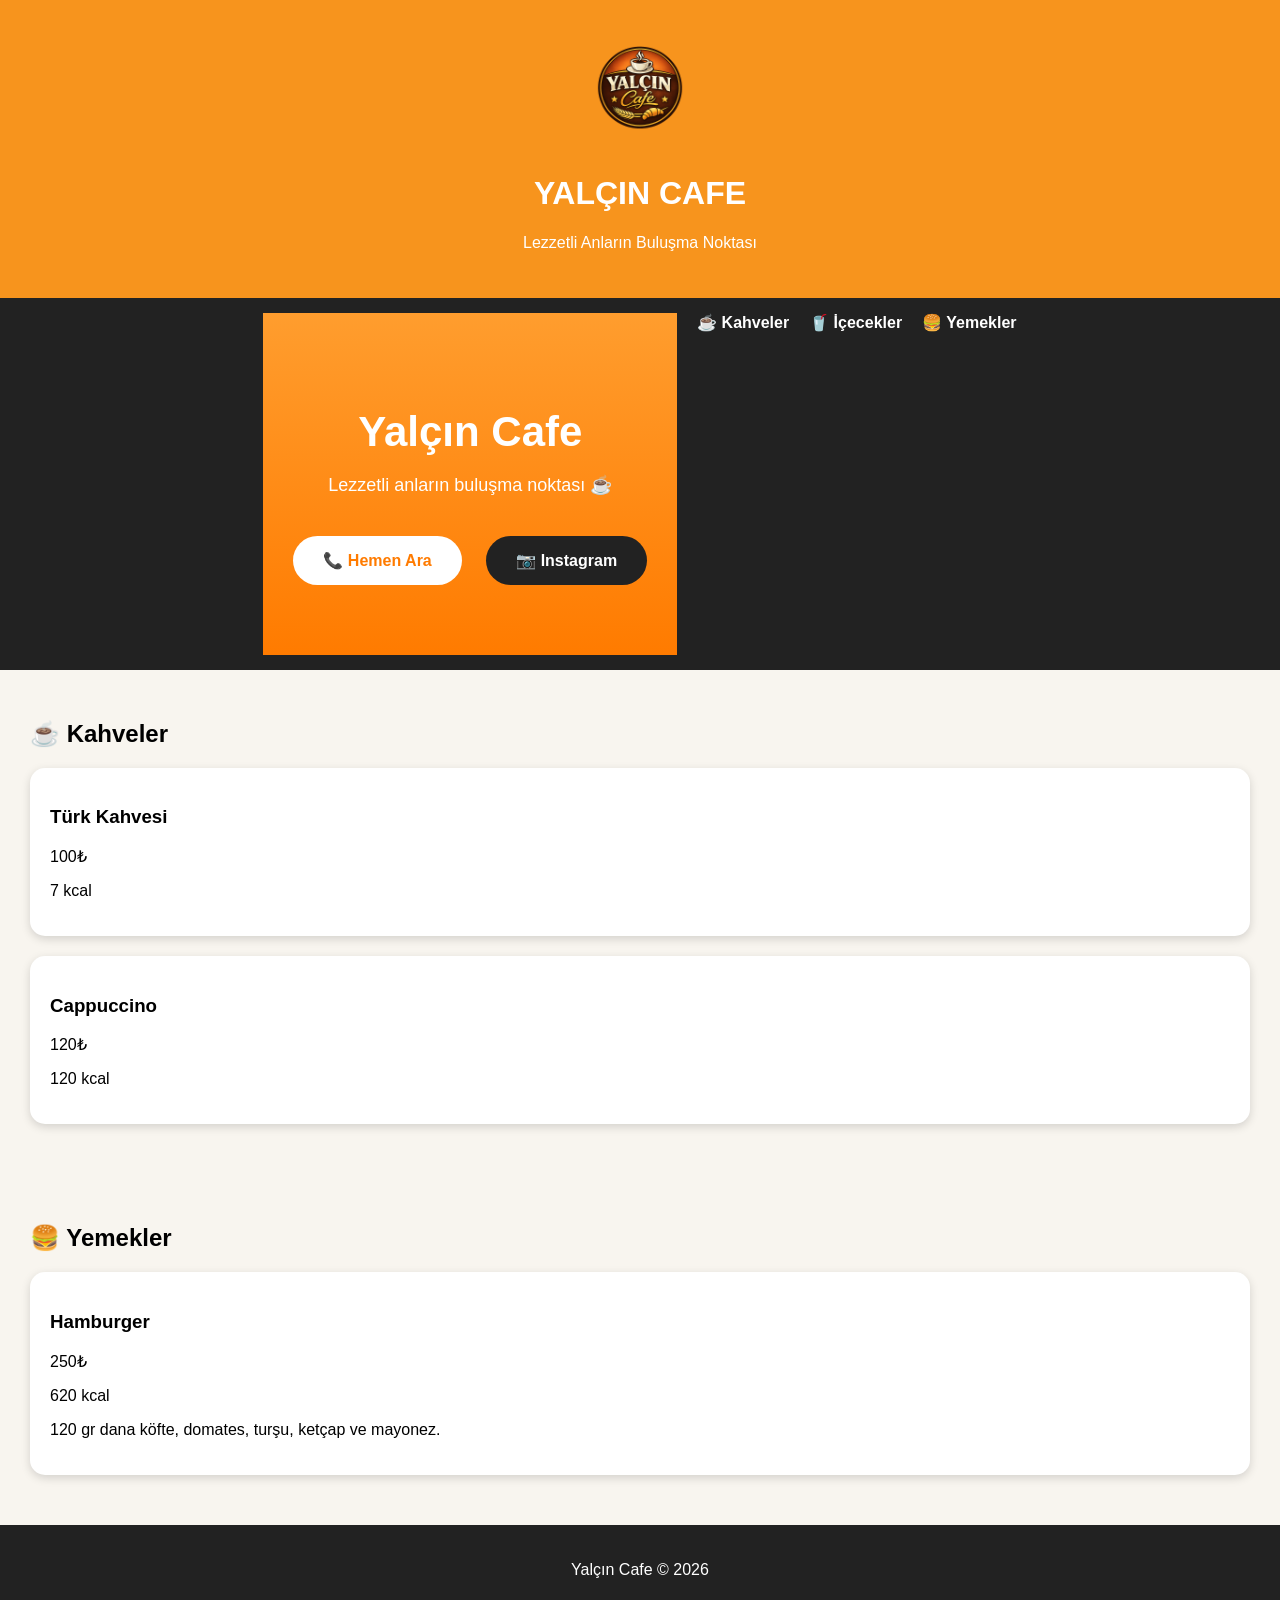
==== index.html @ 1bb7adba "Rename İndex.html to index.html" ====
<!DOCTYPE html>
<html lang="tr">
<head>

<meta charset="UTF-8">

<meta name="viewport" content="width=device-width, initial-scale=1.0">

<title>Yalçın Cafe</title>

<link rel="stylesheet" href="style.css">

</head>

<body>

<header>

<img src="Logo.PNG" class="logo">

<h1>YALÇIN CAFE</h1>

<p>Lezzetli Anların Buluşma Noktası</p>

</header>

<nav>
<section class="hero">

<h2>Yalçın Cafe</h2>

<p>Lezzetli anların buluşma noktası ☕</p>

<a href="tel:05336444383" class="button">📞 Hemen Ara</a>

<a href="https://instagram.com/yalcincafe" class="button2">📷 Instagram</a>

</section>

<a href="#kahve">☕ Kahveler</a>

<a href="#icecek">🥤 İçecekler</a>

<a href="#yemek">🍔 Yemekler</a>

</nav>

<section id="kahve">

<h2>☕ Kahveler</h2>

<div class="card">

<h3>Türk Kahvesi</h3>

<p>100₺</p>

<p>7 kcal</p>

</div>

<div class="card">

<h3>Cappuccino</h3>

<p>120₺</p>

<p>120 kcal</p>

</div>

</section>

<section id="yemek">

<h2>🍔 Yemekler</h2>

<div class="card">

<h3>Hamburger</h3>

<p>250₺</p>

<p>620 kcal</p>

<p>120 gr dana köfte, domates, turşu, ketçap ve mayonez.</p>

</div>

</section>

<footer>

<p>Yalçın Cafe © 2026</p>

</footer>

</body>

</html>
---- style.css ----
body{

margin:0;

font-family:Arial,sans-serif;

background:#f8f5ef;

}

header{

background:#f7941d;

color:white;

text-align:center;

padding:30px;

}

.logo{

width:120px;

border-radius:50%;

}

nav{

display:flex;

justify-content:center;

gap:20px;

background:#222;

padding:15px;

}

nav a{

color:white;

text-decoration:none;

font-weight:bold;

}

section{

padding:30px;

}

.card{

background:white;

padding:20px;

border-radius:15px;

margin-bottom:20px;

box-shadow:0 3px 10px rgba(0,0,0,.15);

}

footer{

text-align:center;

padding:20px;

background:#222;

color:white;

}
.hero{

text-align:center;

padding:60px 20px;

background:linear-gradient(180deg,#ff9d2e,#ff7b00);

color:white;

}

.hero h2{

font-size:42px;

margin-bottom:10px;

}

.hero p{

font-size:18px;

margin-bottom:30px;

}

.button{

display:inline-block;

background:white;

color:#ff7b00;

padding:15px 30px;

border-radius:50px;

text-decoration:none;

font-weight:bold;

margin:10px;

}

.button2{

display:inline-block;

background:#222;

color:white;

padding:15px 30px;

border-radius:50px;

text-decoration:none;

font-weight:bold;

margin:10px;

}

.card{

transition:.3s;

}

.card:hover{

transform:translateY(-8px);

box-shadow:0 20px 40px rgba(0,0,0,.2);

}
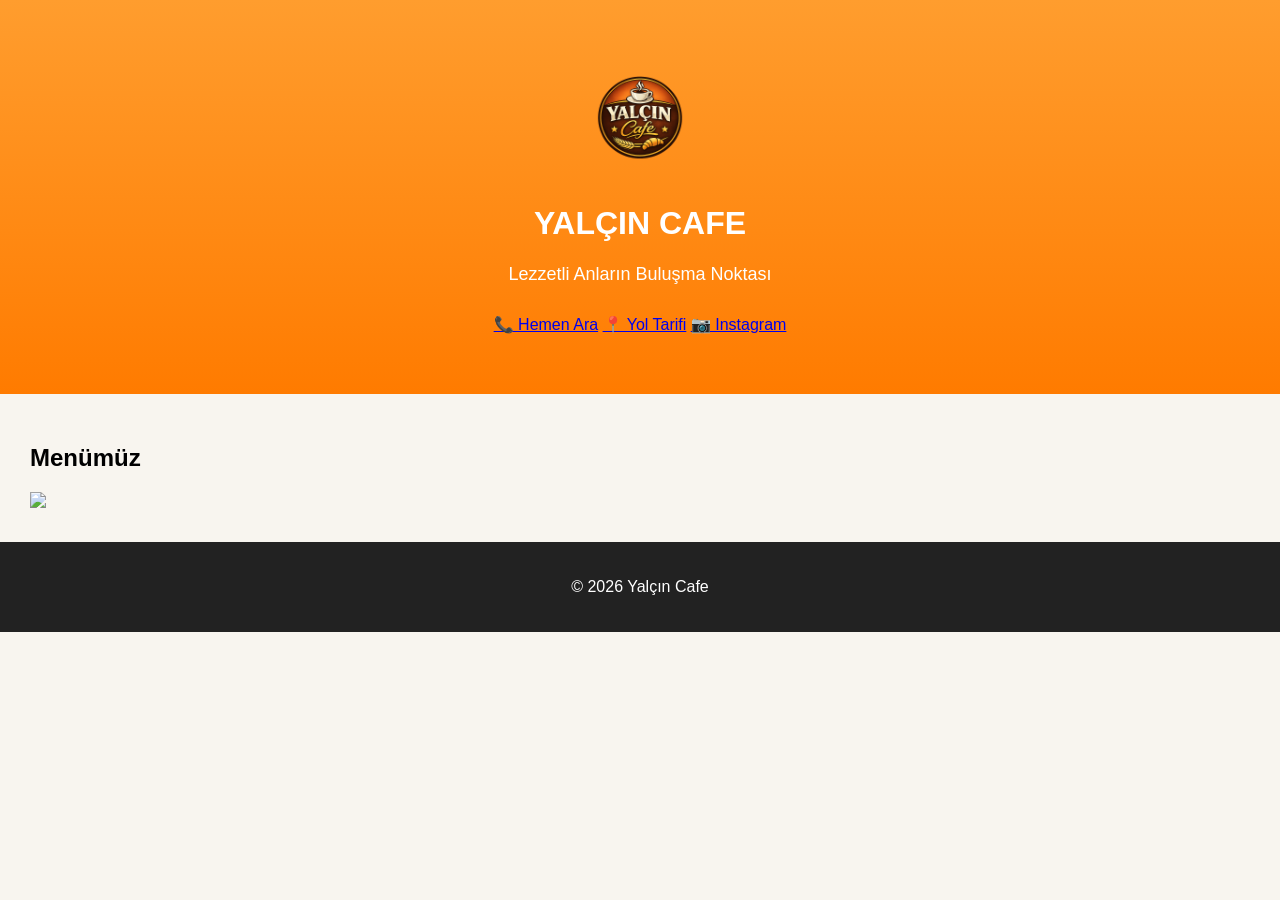
==== commit df3ef777: "Update index.html" ====
--- a/index.html
+++ b/index.html
@@ -1,11 +1,8 @@
 <!DOCTYPE html>
 <html lang="tr">
 <head>
-
 <meta charset="UTF-8">
-
 <meta name="viewport" content="width=device-width, initial-scale=1.0">
-
 <title>Yalçın Cafe</title>
 
 <link rel="stylesheet" href="style.css">
@@ -14,7 +11,7 @@
 
 <body>
 
-<header>
+<header class="hero">
 
 <img src="Logo.PNG" class="logo">
 
@@ -22,79 +19,31 @@
 
 <p>Lezzetli Anların Buluşma Noktası</p>
 
-</header>
+<div class="buttons">
 
-<nav>
-<section class="hero">
+<a href="tel:05336444383" class="btn">📞 Hemen Ara</a>
 
-<h2>Yalçın Cafe</h2>
+<a href="https://maps.app.goo.gl/URuRZQVRTVkTKQdQ6?g_st=ic" class="btn">📍 Yol Tarifi</a>
 
-<p>Lezzetli anların buluşma noktası ☕</p>
-
-<a href="tel:05336444383" class="button">📞 Hemen Ara</a>
-
-<a href="https://instagram.com/yalcincafe" class="button2">📷 Instagram</a>
-
-</section>
-
-<a href="#kahve">☕ Kahveler</a>
-
-<a href="#icecek">🥤 İçecekler</a>
-
-<a href="#yemek">🍔 Yemekler</a>
-
-</nav>
-
-<section id="kahve">
-
-<h2>☕ Kahveler</h2>
-
-<div class="card">
-
-<h3>Türk Kahvesi</h3>
-
-<p>100₺</p>
-
-<p>7 kcal</p>
+<a href="https://instagram.com/yalcincafe" class="btn">📷 Instagram</a>
 
 </div>
 
-<div class="card">
+</header>
 
-<h3>Cappuccino</h3>
+<section class="menu">
 
-<p>120₺</p>
+<h2>Menümüz</h2>
 
-<p>120 kcal</p>
-
-</div>
-
-</section>
-
-<section id="yemek">
-
-<h2>🍔 Yemekler</h2>
-
-<div class="card">
-
-<h3>Hamburger</h3>
-
-<p>250₺</p>
-
-<p>620 kcal</p>
-
-<p>120 gr dana köfte, domates, turşu, ketçap ve mayonez.</p>
-
-</div>
+<img src="menu.jpg" class="menuimg">
 
 </section>
 
 <footer>
 
-<p>Yalçın Cafe © 2026</p>
+<p>© 2026 Yalçın Cafe</p>
 
 </footer>
 
 </body>
-
 </html>
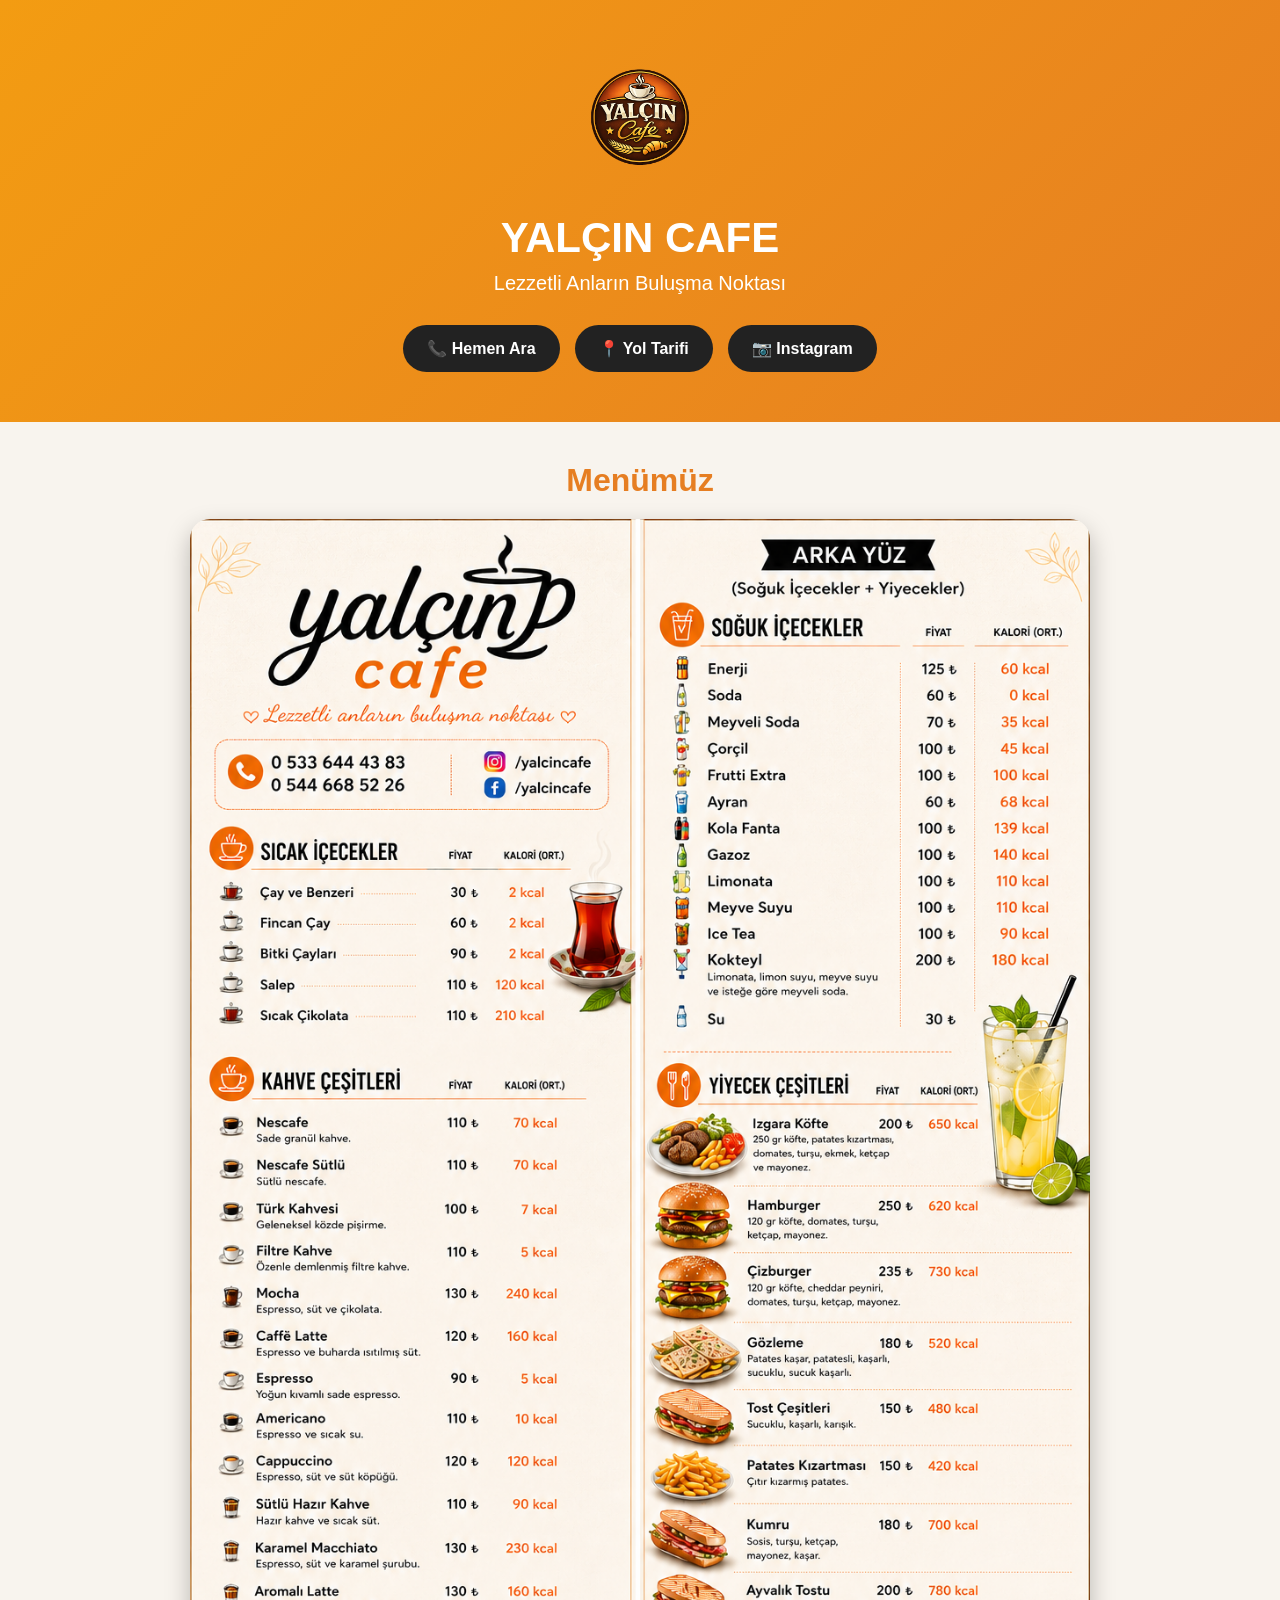
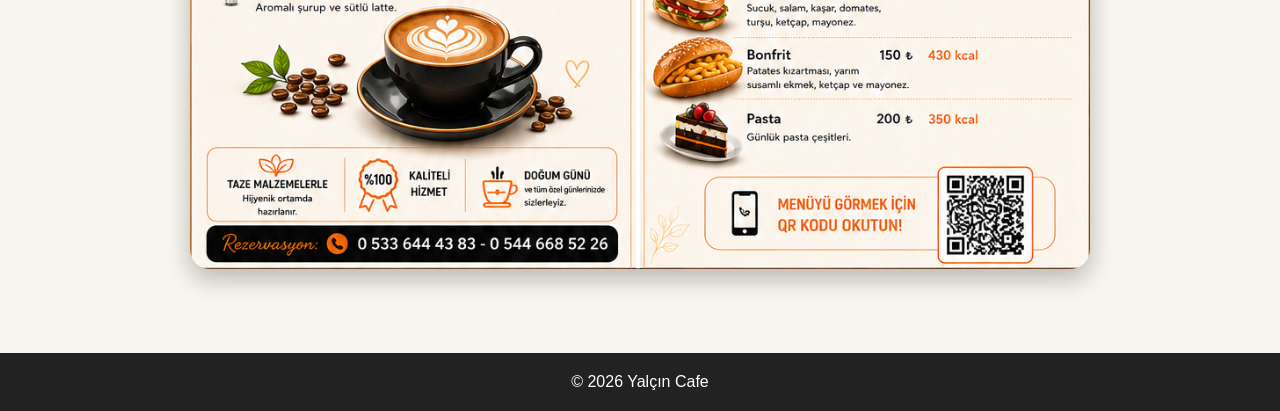
==== commit 478ec023: "Update index.html" ====
--- a/index.html
+++ b/index.html
@@ -35,7 +35,7 @@
 
 <h2>Menümüz</h2>
 
-<img src="menu.jpg" class="menuimg">
+<img src="menu.PNG" class="menuimg">
 
 </section>
 
--- a/style.css
+++ b/style.css
@@ -1,166 +1,108 @@
-body{
-
+*{
 margin:0;
-
+padding:0;
+box-sizing:border-box;
 font-family:Arial,sans-serif;
-
-background:#f8f5ef;
-
 }
 
-header{
+body{
+background:#f8f4ee;
+color:#222;
+}
 
-background:#f7941d;
-
+.hero{
+background:linear-gradient(135deg,#f39c12,#e67e22);
 color:white;
-
 text-align:center;
-
-padding:30px;
-
+padding:50px 20px;
 }
 
 .logo{
-
-width:120px;
-
+width:140px;
 border-radius:50%;
-
+margin-bottom:20px;
 }
 
-nav{
-
-display:flex;
-
-justify-content:center;
-
-gap:20px;
-
-background:#222;
-
-padding:15px;
-
+.hero h1{
+font-size:42px;
+margin-bottom:10px;
 }
 
-nav a{
-
-color:white;
-
-text-decoration:none;
-
-font-weight:bold;
-
+.hero p{
+font-size:20px;
+margin-bottom:30px;
 }
 
-section{
-
-padding:30px;
-
+.buttons{
+display:flex;
+justify-content:center;
+flex-wrap:wrap;
+gap:15px;
 }
 
-.card{
+.btn{
+background:#222;
+color:white;
+text-decoration:none;
+padding:14px 24px;
+border-radius:30px;
+font-weight:bold;
+transition:.3s;
+}
 
+.btn:hover{
 background:white;
+color:#f39c12;
+}
 
-padding:20px;
+.menu{
+padding:40px 20px;
+text-align:center;
+}
 
-border-radius:15px;
+.menu h2{
+font-size:32px;
+margin-bottom:20px;
+color:#e67e22;
+}
 
-margin-bottom:20px;
-
-box-shadow:0 3px 10px rgba(0,0,0,.15);
-
+.menuimg{
+width:100%;
+max-width:900px;
+border-radius:20px;
+box-shadow:0 10px 25px rgba(0,0,0,.25);
 }
 
 footer{
-
+background:#222;
+color:white;
 text-align:center;
-
 padding:20px;
-
-background:#222;
-
-color:white;
-
-}
-.hero{
-
-text-align:center;
-
-padding:60px 20px;
-
-background:linear-gradient(180deg,#ff9d2e,#ff7b00);
-
-color:white;
-
+margin-top:40px;
 }
 
-.hero h2{
+@media(max-width:768px){
 
-font-size:42px;
-
-margin-bottom:10px;
-
+.hero h1{
+font-size:32px;
 }
 
 .hero p{
+font-size:18px;
+}
 
-font-size:18px;
+.logo{
+width:110px;
+}
 
-margin-bottom:30px;
+.btn{
+display:block;
+width:90%;
+margin:auto;
+}
+
+.menu h2{
+font-size:26px;
+}
 
 }
-
-.button{
-
-display:inline-block;
-
-background:white;
-
-color:#ff7b00;
-
-padding:15px 30px;
-
-border-radius:50px;
-
-text-decoration:none;
-
-font-weight:bold;
-
-margin:10px;
-
-}
-
-.button2{
-
-display:inline-block;
-
-background:#222;
-
-color:white;
-
-padding:15px 30px;
-
-border-radius:50px;
-
-text-decoration:none;
-
-font-weight:bold;
-
-margin:10px;
-
-}
-
-.card{
-
-transition:.3s;
-
-}
-
-.card:hover{
-
-transform:translateY(-8px);
-
-box-shadow:0 20px 40px rgba(0,0,0,.2);
-
-}
